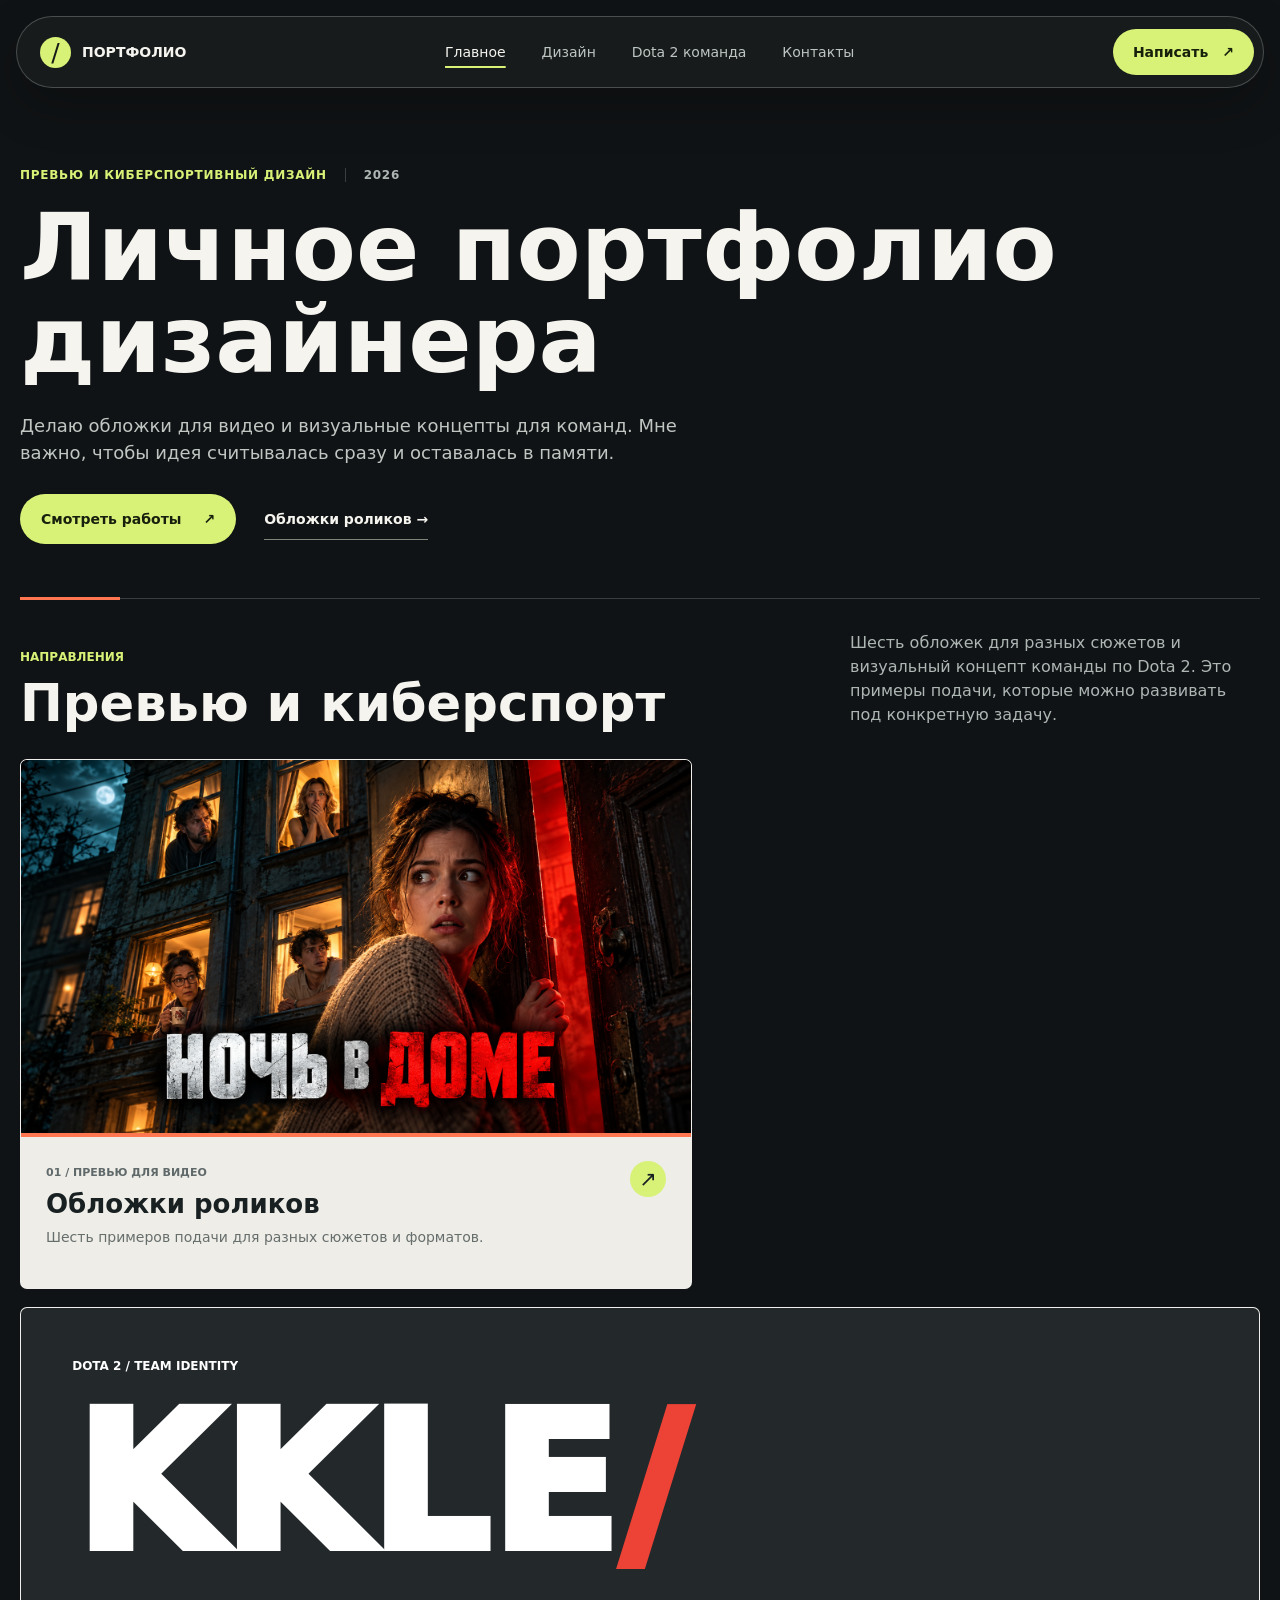
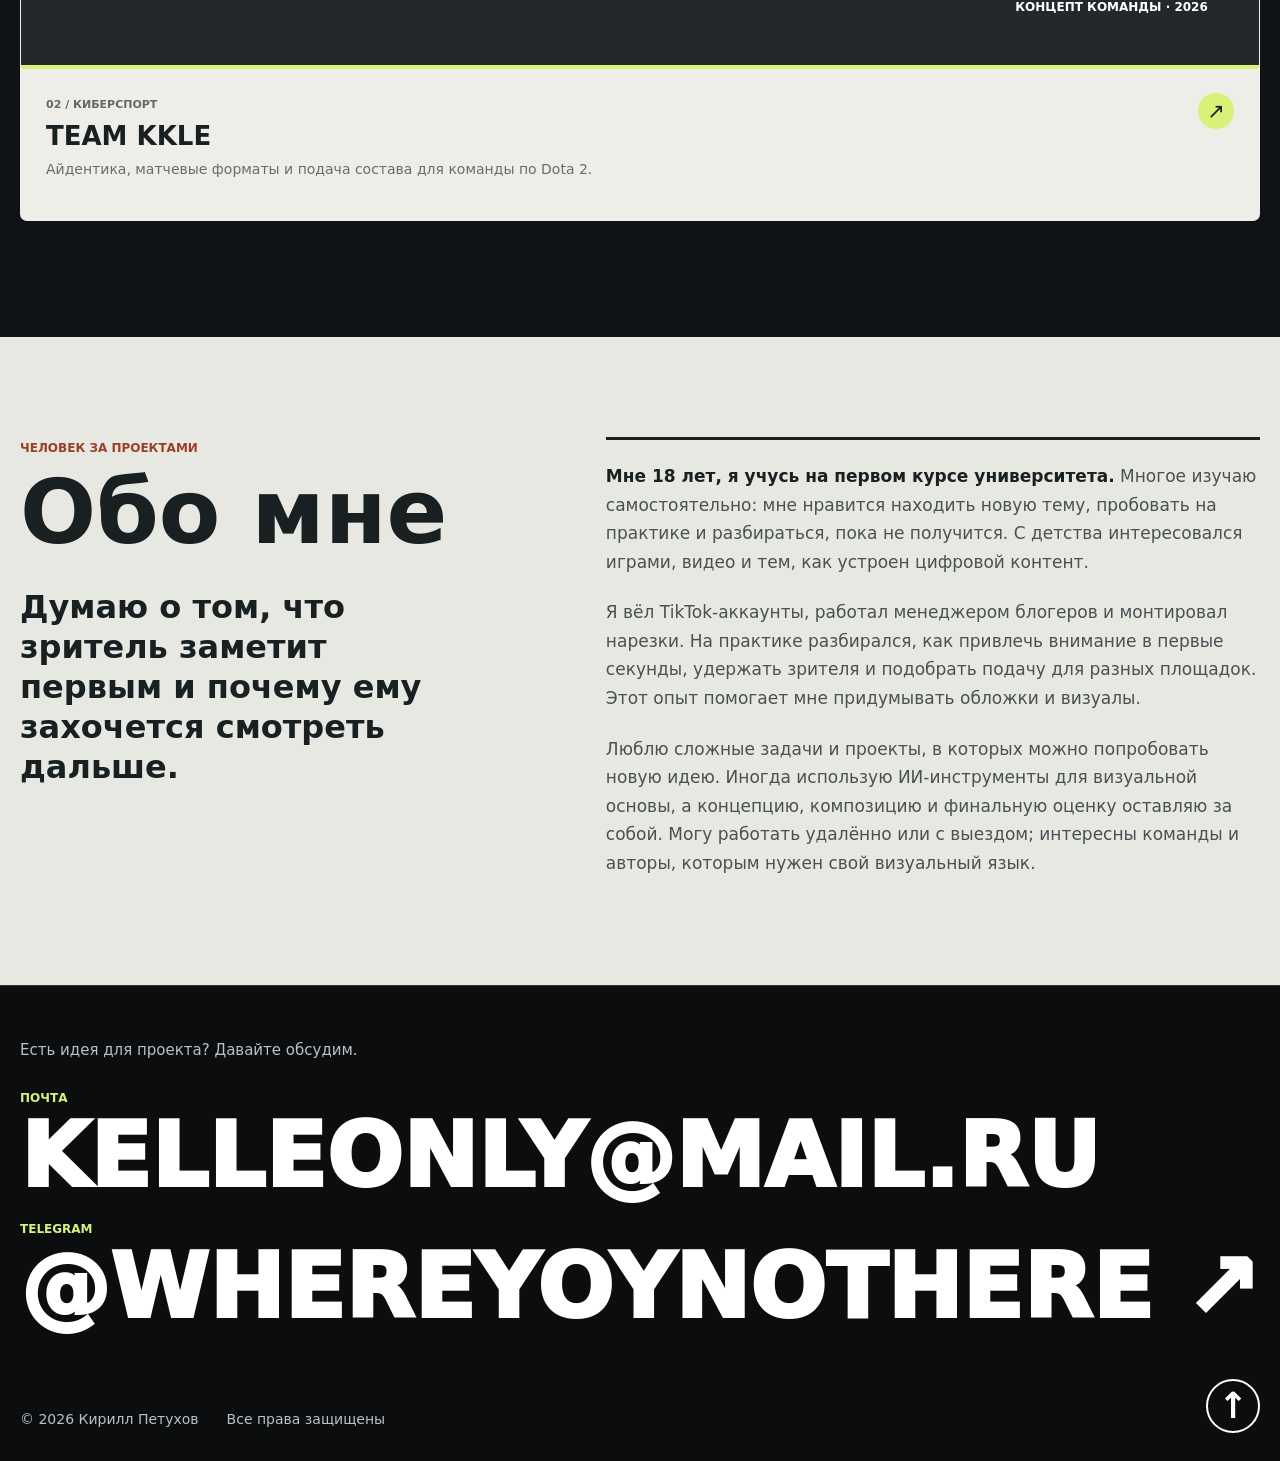
==== creative/index.html @ 922816c5 "Add creative portfolio variant and Dota case details" ====
<!doctype html>
<html lang="ru">
  <head>
    <meta charset="UTF-8" />
    <meta name="viewport" content="width=device-width, initial-scale=1.0" />
    <title>Портфолио дизайна — Кирилл Петухов</title>
    <meta name="description" content="Визуальные концепты Кирилла Петухова: обложки для видео и проект TEAM KKLE." />
    <link rel="icon" type="image/svg+xml" href="data:image/svg+xml,%3Csvg xmlns='http://www.w3.org/2000/svg' viewBox='0 0 64 64'%3E%3Crect width='64' height='64' rx='14' fill='%230b100a'/%3E%3Cpath d='M18 17v30M18 32l27-15M18 32l27 15' fill='none' stroke='%23d6ef83' stroke-width='7' stroke-linecap='square'/%3E%3C/svg%3E" />
    <link rel="stylesheet" href="../styles.css" />
  </head>
  <body id="top" class="home-page">
    <header class="site-header">
      <a class="brand" href="#top" aria-label="Наверх"><span aria-hidden="true">/</span><strong>Портфолио</strong></a>
      <nav aria-label="Навигация"><a href="./index.html" aria-current="page">Главное</a><a href="./design.html">Дизайн</a><a href="../team-kkle/index.html?from=creative">Dota 2 команда</a><a href="#contact">Контакты</a></nav>
      <a class="header-contact" href="https://t.me/whereyoynothere" target="_blank" rel="noopener noreferrer">Написать <span aria-hidden="true">↗</span></a>
    </header>

    <main>
      <section class="home-hero" aria-labelledby="hero-title">
        <div class="hero-inner">
          <p class="hero-kicker">Превью и киберспортивный дизайн <span>2026</span></p>
          <h1 id="hero-title">Личное портфолио дизайнера</h1>
          <p class="hero-description">Делаю обложки для видео и визуальные концепты для команд. Мне важно, чтобы идея считывалась сразу и оставалась в памяти.</p>
          <div class="hero-actions"><a class="button-primary" href="#work">Смотреть работы <span aria-hidden="true">↗</span></a><a class="button-text" href="./design.html">Обложки роликов <span aria-hidden="true">→</span></a></div>
        </div>
      </section>

      <section id="work" class="work-section" aria-labelledby="work-title">
        <div class="section-heading"><div><span class="eyebrow">Направления</span><h2 id="work-title">Превью и киберспорт</h2></div><p>Шесть обложек для разных сюжетов и визуальный концепт команды по Dota 2. Это примеры подачи, которые можно развивать под конкретную задачу.</p></div>
        <div class="work-grid">
          <a class="work-card" href="./design.html" aria-label="Смотреть примеры дизайна превью для видео">
            <div class="work-art art-video"><img src="../assets/cover-01.png" alt="Концепт обложки ролика «Ночь в доме»" loading="lazy" /></div>
            <div class="work-card-info"><div><span>01 / Превью для видео</span><h3>Обложки роликов</h3><p>Шесть примеров подачи для разных сюжетов и форматов.</p></div><span class="work-arrow" aria-hidden="true">↗</span></div>
          </a>
          <a class="work-card work-card-team" href="../team-kkle/index.html?from=creative" aria-label="Смотреть концепт TEAM KKLE для Dota 2">
            <div class="work-art art-team"><span class="team-preview-label">DOTA 2 / TEAM IDENTITY</span><strong>KKLE<span>/</span></strong><span class="team-preview-bottom">КОНЦЕПТ КОМАНДЫ · 2026</span></div>
            <div class="work-card-info"><div><span>02 / Киберспорт</span><h3>TEAM KKLE</h3><p>Айдентика, матчевые форматы и подача состава для команды по Dota 2.</p></div><span class="work-arrow" aria-hidden="true">↗</span></div>
          </a>
        </div>
      </section>

      <section id="about" class="about-section" aria-labelledby="about-title">
        <div class="about-inner">
          <div class="about-heading">
            <span class="eyebrow">Человек за проектами</span>
            <h2 id="about-title">Обо мне</h2>
            <p>Думаю о том, что зритель заметит первым и почему ему захочется смотреть дальше.</p>
          </div>
          <div class="about-copy">
            <p><strong>Мне 18 лет, я учусь на первом курсе университета.</strong> Многое изучаю самостоятельно: мне нравится находить новую тему, пробовать на практике и разбираться, пока не получится. С детства интересовался играми, видео и тем, как устроен цифровой контент.</p>
            <p>Я вёл TikTok-аккаунты, работал менеджером блогеров и монтировал нарезки. На практике разбирался, как привлечь внимание в первые секунды, удержать зрителя и подобрать подачу для разных площадок. Этот опыт помогает мне придумывать обложки и визуалы.</p>
            <p>Люблю сложные задачи и проекты, в которых можно попробовать новую идею. Иногда использую ИИ-инструменты для визуальной основы, а концепцию, композицию и финальную оценку оставляю за собой. Могу работать удалённо или с выездом; интересны команды и авторы, которым нужен свой визуальный язык.</p>
          </div>
        </div>
      </section>
    </main>

    <footer id="contact" class="site-footer">
      <div class="footer-inner">
        <p class="footer-label">Есть идея для проекта? Давайте обсудим.</p>
        <div class="footer-links">
          <div><span class="footer-channel">Почта</span><a href="mailto:kelleonly@mail.ru">KELLEONLY@MAIL.RU</a></div>
          <div><span class="footer-channel">Telegram</span><a href="https://t.me/whereyoynothere" target="_blank" rel="noopener noreferrer">@WHEREYOYNOTHERE ↗</a></div>
        </div>
        <div class="footer-bottom"><span>© 2026 Кирилл Петухов</span><span>Все права защищены</span><a class="back-to-top" href="#top" aria-label="Наверх">↑</a></div>
      </div>
    </footer>
  </body>
</html>
---- styles.css ----
:root {
  color-scheme: dark;
  --bg: #101315;
  --panel: #eeede8;
  --ink: #f5f4ef;
  --muted: #aeb6b4;
  --line: rgba(255, 255, 255, .18);
  --accent: #d8f277;
  --hot: #ff7650;
}

* { box-sizing: border-box; }
html { scroll-behavior: smooth; }
body { margin: 0; min-width: 320px; font-family: Inter, ui-sans-serif, system-ui, -apple-system, BlinkMacSystemFont, "Segoe UI", sans-serif; color: var(--ink); background: var(--bg); }
a { color: inherit; text-decoration: none; }
a:focus-visible { outline: 2px solid var(--accent); outline-offset: 4px; }
h1, h2, h3, p { margin-top: 0; }

.site-header {
  position: sticky; top: 16px; z-index: 20;
  display: flex; align-items: center; justify-content: space-between; gap: 28px;
  width: min(1272px, calc(100% - 32px)); min-height: 72px; margin: 16px auto 0; padding: 8px 9px 8px 23px;
  border: 1px solid rgba(255, 255, 255, .22); border-radius: 999px;
  background: rgba(24, 28, 29, .93); box-shadow: 0 18px 48px rgba(0, 0, 0, .24); backdrop-filter: blur(20px);
}
.brand { display: inline-flex; align-items: center; gap: 11px; flex-shrink: 0; font-size: 14px; font-weight: 850; text-transform: uppercase; }
.brand span { display: grid; width: 31px; height: 31px; place-items: center; border-radius: 50%; color: #171b17; background: var(--accent); font-size: 25px; font-weight: 500; line-height: 1; }
.brand strong { white-space: nowrap; }
nav { display: flex; align-items: center; gap: clamp(16px, 2.8vw, 36px); color: #bdc5c2; font-size: 14px; }
nav a { transition: color .2s ease; }
nav a:hover, nav a[aria-current="page"] { color: var(--ink); }
nav a[aria-current="page"] { text-decoration: underline; text-decoration-color: var(--accent); text-decoration-thickness: 2px; text-underline-offset: 9px; }
.header-contact { display: inline-flex; align-items: center; justify-content: center; gap: 14px; min-width: 132px; padding: 15px 20px; border-radius: 999px; color: #17200b; background: var(--accent); font-size: 14px; font-weight: 800; }
.header-contact:hover, .button-primary:hover { background: #ecffa8; }

.home-hero { position: relative; width: min(1240px, calc(100% - 40px)); margin: 0 auto; padding: 80px 0 54px; border-bottom: 1px solid var(--line); }
.home-hero::after { position: absolute; bottom: -2px; left: 0; width: 100px; height: 3px; background: var(--hot); content: ""; }
.hero-inner { width: 100%; }
.hero-kicker { display: flex; align-items: center; gap: 18px; margin-bottom: 20px; color: var(--accent); font-size: 12px; font-weight: 850; letter-spacing: .06em; text-transform: uppercase; }
.hero-kicker span { padding-left: 18px; border-left: 1px solid var(--line); color: var(--muted); }
.home-hero h1 { max-width: 1150px; margin: 0; font-size: clamp(54px, 7.3vw, 106px); font-weight: 850; line-height: .98; letter-spacing: 0; overflow-wrap: anywhere; text-wrap: balance; }
.hero-description { max-width: 680px; margin: 27px 0 0; color: #c0c7c3; font-size: 18px; line-height: 1.5; }
.hero-actions { display: flex; align-items: center; flex-wrap: wrap; gap: 28px; margin-top: 28px; }
.button-primary { display: inline-flex; align-items: center; justify-content: space-between; gap: 22px; min-width: 205px; padding: 17px 21px; border-radius: 999px; color: #18200d; background: var(--accent); font-size: 14px; font-weight: 850; }
.button-text { padding: 12px 0; border-bottom: 1px solid rgba(237, 246, 220, .5); font-size: 14px; font-weight: 700; }
.button-text:hover { color: var(--accent); border-color: var(--accent); }

.work-section { width: min(1240px, calc(100% - 40px)); margin: 0 auto; padding: 32px 0 116px; scroll-margin-top: 106px; }
.section-heading { display: flex; align-items: end; justify-content: space-between; gap: 32px; margin-bottom: 28px; }
.eyebrow { display: inline-block; margin-bottom: 13px; color: var(--accent); font-size: 12px; font-weight: 850; text-transform: uppercase; }
.section-heading h2 { margin-bottom: 0; font-size: clamp(34px, 4vw, 52px); line-height: 1.05; }
.section-heading p { max-width: 410px; margin-bottom: 4px; color: var(--muted); font-size: 16px; line-height: 1.5; }
.work-grid { display: grid; grid-template-columns: 1.1fr .9fr; gap: 18px; }
.work-card-team { grid-column: 1 / -1; }
.work-card-team .work-art { aspect-ratio: 24 / 7; }
.art-team { display: flex; flex-direction: column; justify-content: space-between; padding: clamp(22px, 4vw, 54px); background: radial-gradient(circle at 17% 80%, rgba(217, 37, 27, .65), transparent 38%), repeating-linear-gradient(125deg, transparent 0 27px, rgba(255,255,255,.035) 28px 29px), #111; color: #fff; }
.art-team strong { font-size: clamp(76px, 15vw, 190px); font-weight: 1000; line-height: .75; }
.art-team strong span { color: #ed4336; }
.team-preview-label, .team-preview-bottom { font-size: 12px; font-weight: 850; }
.team-preview-bottom { align-self: flex-end; }
.work-card-team .work-art { border-bottom: 4px solid #ed4336; }
.work-card { display: block; min-width: 0; overflow: hidden; border: 1px solid rgba(255, 255, 255, .12); border-radius: 7px; background: var(--panel); color: #182022; transition: border-color .25s ease, transform .25s ease, box-shadow .25s ease; }
a.work-card:hover { border-color: var(--accent); transform: translateY(-5px); box-shadow: 0 24px 42px rgba(0, 0, 0, .3); }
.work-art { position: relative; overflow: hidden; aspect-ratio: 16 / 9; background: #23282b; isolation: isolate; }
.work-art img { position: absolute; inset: 0; z-index: -2; width: 100%; height: 100%; object-fit: cover; transition: transform .4s ease; }
.work-card:hover .work-art img { transform: scale(1.025); }
.work-card:first-child .work-art { border-bottom: 4px solid var(--hot); }
.work-card:last-child .work-art { border-bottom: 4px solid var(--accent); }
.art-web img { object-position: center top; }
.art-video { background: #0c0e10; }
.art-video img { object-fit: cover; }
.work-card-info { display: flex; justify-content: space-between; gap: 16px; min-height: 151px; padding: 24px 25px; }
.work-card-info > div > span { color: #60696a; font-size: 11px; font-weight: 850; text-transform: uppercase; }
.work-card-info h3 { margin: 10px 0 7px; font-size: 26px; line-height: 1.14; }
.work-card-info p { margin-bottom: 0; color: #666e6c; font-size: 14px; line-height: 1.45; }
.work-arrow { display: grid; flex: 0 0 auto; width: 36px; height: 36px; place-items: center; border-radius: 50%; color: #182022; background: var(--accent); font-size: 21px; }

.about-section { border-top: 1px solid var(--line); background: #e8e8e2; color: #192022; scroll-margin-top: 105px; }
.about-inner { display: grid; grid-template-columns: minmax(0, .85fr) minmax(0, 1.15fr); gap: clamp(48px, 8vw, 130px); width: min(1240px, calc(100% - 40px)); margin: 0 auto; padding: 99px 0 108px; }
.about-heading .eyebrow { color: #9a402a; }
.about-heading h2 { margin-bottom: 29px; font-size: clamp(54px, 7vw, 94px); font-weight: 850; line-height: 1; }
.about-heading p { max-width: 450px; margin-bottom: 0; font-size: clamp(22px, 2.5vw, 32px); font-weight: 650; line-height: 1.25; }
.about-copy { padding-top: 7px; border-top: 3px solid #192022; }
.about-copy p { margin: 22px 0 0; color: #485153; font-size: 17px; line-height: 1.68; }
.about-copy p:first-child { margin-top: 15px; }
.about-copy strong { color: #192022; font-weight: 750; }

.design-page { background: #151516; }
.design-hero { padding: 74px 20px 60px; border-bottom: 1px solid var(--line); }
.design-hero-inner { width: min(1240px, 100%); margin: 0 auto; }
.design-hero .eyebrow { color: var(--hot); }
.design-hero h1 { max-width: 1100px; margin-bottom: 24px; font-size: clamp(52px, 6.6vw, 90px); font-weight: 850; line-height: 1.02; overflow-wrap: anywhere; text-wrap: balance; }
.design-hero p { max-width: 740px; margin-bottom: 12px; color: #c7c3c0; font-size: 17px; line-height: 1.55; }
.design-hero .button-primary { width: fit-content; margin-top: 24px; }
.design-gallery { width: min(1240px, calc(100% - 40px)); margin: 0 auto; padding: 45px 0 110px; }
.thumbnail-grid { display: grid; grid-template-columns: repeat(3, minmax(0, 1fr)); gap: 24px 18px; }
.thumbnail-item { min-width: 0; margin: 0; overflow: hidden; border: 1px solid rgba(255, 255, 255, .16); border-radius: 6px; background: #222425; }
.thumbnail-item img { display: block; width: 100%; aspect-ratio: 455 / 256; object-fit: cover; background: #1a1d20; }
.thumbnail-item figcaption { display: flex; flex-direction: column; gap: 5px; min-height: 91px; padding: 15px 17px 16px; }
.thumbnail-item figcaption span { color: var(--hot); font-size: 11px; font-weight: 850; text-transform: uppercase; }
.thumbnail-item figcaption strong { color: var(--ink); font-size: 18px; line-height: 1.25; }
.thumbnail-item details { border-top: 1px solid rgba(255,255,255,.12); }
.thumbnail-item summary { display: flex; align-items: center; justify-content: space-between; gap: 12px; min-height: 46px; padding: 10px 17px; color: #d7ddda; cursor: pointer; font-size: 13px; font-weight: 750; list-style: none; }
.thumbnail-item summary::-webkit-details-marker { display: none; }
.thumbnail-item summary::after { content: "+"; color: var(--accent); font-size: 21px; line-height: 1; }
.thumbnail-item details[open] summary::after { content: "−"; }
.thumbnail-item summary:hover { color: var(--accent); }
.thumbnail-item details p { margin: 0; padding: 0 17px 18px; color: #bfc7c5; font-size: 14px; line-height: 1.55; }
.experience-section { border-top: 1px solid var(--line); background: #202426; }
.experience-inner { display: grid; grid-template-columns: 1fr 1fr; gap: clamp(36px, 7vw, 120px); width: min(1240px, calc(100% - 40px)); margin: 0 auto; padding: 82px 0 90px; }
.experience-inner h2 { max-width: 620px; margin-bottom: 0; font-size: clamp(36px, 4vw, 58px); line-height: 1.12; }
.experience-inner h2 span { color: var(--hot); }
.experience-copy p { color: #c5ccce; font-size: 17px; line-height: 1.65; }
.experience-copy a { display: inline-block; margin-top: 14px; padding-bottom: 6px; border-bottom: 1px solid var(--accent); color: var(--ink); font-size: 15px; font-weight: 800; }
.experience-copy a:hover { color: var(--accent); }

.sites-page { background: #121719; }
.sites-page main { width: min(1240px, calc(100% - 40px)); margin: 0 auto; }
.projects-section { padding: 73px 0 110px; scroll-margin-top: 106px; }
.portfolio-title { display: grid; grid-template-columns: minmax(0, 1.6fr) minmax(260px, .75fr); align-items: end; gap: 44px; margin-bottom: 42px; }
.portfolio-title h1 { margin-bottom: 16px; font-size: clamp(52px, 6.4vw, 88px); font-weight: 850; line-height: 1.02; overflow-wrap: anywhere; text-wrap: balance; }
.section-lead { max-width: 690px; margin-bottom: 0; color: var(--muted); font-size: 17px; line-height: 1.5; }
.title-note { padding: 20px 0 7px 25px; border-left: 3px solid var(--hot); }
.title-note > span { color: var(--hot); font-size: 12px; font-weight: 900; text-transform: uppercase; }
.title-note p { margin: 9px 0 16px; color: var(--muted); font-size: 16px; line-height: 1.5; }
.title-note a { display: inline-block; padding-bottom: 4px; border-bottom: 1px solid var(--accent); font-size: 14px; font-weight: 800; }
.title-note a:hover { color: var(--accent); }
.site-reference-grid { display: grid; grid-template-columns: repeat(3, minmax(0, 1fr)); gap: 18px; }
.site-reference-card { display: flex; flex-direction: column; min-width: 0; overflow: hidden; border: 1px solid rgba(255, 255, 255, .17); border-radius: 6px; background: var(--panel); color: #172022; transition: border-color .25s ease, transform .25s ease, box-shadow .25s ease; }
.site-reference-card:hover { border-color: var(--accent); transform: translateY(-5px); box-shadow: 0 24px 42px rgba(0, 0, 0, .3); }
.reference-shot { position: relative; overflow: hidden; background: #0c0e10; }
.reference-shot img { display: block; width: 100%; aspect-ratio: 16 / 10; object-fit: cover; object-position: center top; }
.reference-open { position: absolute; right: 13px; bottom: 13px; display: grid; width: 36px; height: 36px; place-items: center; border: 1px solid rgba(255, 255, 255, .7); border-radius: 50%; color: #fff; background: rgba(5, 9, 5, .75); font-size: 20px; }
.reference-info { display: flex; flex: 1; flex-direction: column; align-items: flex-start; padding: 22px; }
.reference-level { color: #9a402a; font-size: 12px; font-weight: 900; text-transform: uppercase; }
.reference-info h2 { margin: 12px 0 12px; font-size: 27px; line-height: 1.1; }
.reference-info p { margin-bottom: 25px; color: #566062; font-size: 15px; line-height: 1.5; }
.reference-link { margin-top: auto; padding-bottom: 4px; border-bottom: 1px solid #172022; color: #172022; font-size: 14px; font-weight: 800; }
.reference-outro { display: flex; align-items: center; justify-content: space-between; gap: 36px; margin-top: 58px; padding-top: 30px; border-top: 1px solid var(--line); }
.reference-outro p { max-width: 720px; margin-bottom: 0; color: #c5ccce; font-size: 20px; line-height: 1.4; }
.reference-outro a { flex: 0 0 auto; padding: 15px 20px; border-radius: 999px; color: #18200d; background: var(--accent); font-size: 14px; font-weight: 800; }
.reference-outro a:hover { background: #ecffa8; }

.site-footer { border-top: 1px solid var(--line); background: #0b0d0f; scroll-margin-top: 90px; }
.footer-inner { position: relative; width: min(1240px, calc(100% - 40px)); margin: 0 auto; padding: 55px 0 34px; }
.footer-label { margin-bottom: 32px; color: #b9c1c3; font-size: 15px; }
.footer-links { display: flex; flex-direction: column; align-items: flex-start; gap: 20px; }
.footer-links > div { max-width: 100%; }
.footer-channel { display: block; margin-bottom: 7px; color: var(--accent); font-size: 12px; font-weight: 900; text-transform: uppercase; }
.footer-links a { max-width: 100%; color: #fff; font-size: clamp(40px, 7vw, 100px); font-weight: 1000; line-height: 1; overflow-wrap: anywhere; }
.footer-links a:hover { color: var(--accent); }
.footer-bottom { display: flex; align-items: flex-end; gap: 28px; min-height: 95px; padding-right: 74px; color: #b9c1c3; font-size: 14px; }
.back-to-top { position: absolute; right: 0; bottom: 28px; display: grid; width: 54px; height: 54px; place-items: center; border: 2px solid #fff; border-radius: 50%; color: #fff; font-size: 36px; font-weight: 900; line-height: 1; }
.back-to-top:hover { color: var(--accent); border-color: var(--accent); }

@media (max-width: 1000px) {
  .thumbnail-grid { grid-template-columns: repeat(2, minmax(0, 1fr)); }
  .site-reference-grid { grid-template-columns: repeat(2, minmax(0, 1fr)); }
  .site-reference-card:last-child { grid-column: span 2; display: grid; grid-template-columns: 1fr 1fr; }
  .portfolio-title { grid-template-columns: 1fr; }
  .title-note { max-width: 600px; }
}
@media (max-width: 700px) {
  .site-header { top: 8px; width: calc(100% - 20px); min-height: 60px; margin-top: 8px; padding: 8px 16px; gap: 12px; }
  .header-contact { display: none; }
  nav { margin-left: auto; gap: 14px; font-size: 13px; }
  .home-hero { padding-top: 67px; padding-bottom: 54px; }
  .design-hero { padding-top: 67px; padding-bottom: 54px; }
  .design-hero h1 { font-size: clamp(44px, 9vw, 62px); }
  .home-hero h1 { font-size: clamp(42px, 9vw, 64px); }
  .hero-description { font-size: 16px; }
  .section-heading { align-items: flex-start; flex-direction: column; gap: 14px; }
  .site-reference-grid { grid-template-columns: 1fr; }
  .site-reference-card:last-child { grid-column: auto; display: flex; }
  .reference-outro { align-items: flex-start; flex-direction: column; }
  .about-inner { grid-template-columns: 1fr; gap: 34px; padding: 72px 0 80px; }
  .experience-inner { grid-template-columns: 1fr; gap: 24px; }
  .projects-section { padding-top: 55px; }
}
@media (max-width: 540px) {
  .site-header { gap: 6px; padding-right: 12px; padding-left: 12px; }
  .brand strong { display: none; }
  .brand span { font-size: 26px; }
  nav { gap: 8px; font-size: 12px; }
  .home-hero { width: calc(100% - 24px); padding: 52px 0 54px; }
  .hero-kicker { font-size: 11px; }
  .home-hero h1 { font-size: clamp(39px, 10vw, 54px); }
  .hero-actions { gap: 14px; }
  .button-primary { min-width: 185px; padding: 15px 18px; }
  .work-section, .sites-page main, .design-gallery, .about-inner, .footer-inner { width: calc(100% - 24px); }
  .work-section { padding-top: 34px; padding-bottom: 70px; }
  .work-grid { grid-template-columns: 1fr; }
  .work-art { aspect-ratio: 16 / 10; }
  .work-card-team .work-art { aspect-ratio: 16 / 9; }
  .work-card-info { min-height: 138px; padding: 19px; }
  .work-card-info h3 { font-size: 23px; }
  .about-inner { padding: 60px 0 67px; }
  .about-heading h2 { margin-bottom: 20px; font-size: 53px; }
  .about-heading p { font-size: 24px; }
  .about-copy p { font-size: 16px; }
  .portfolio-title h1 { font-size: clamp(44px, 11vw, 58px); }
  .reference-info { padding: 18px; }
  .reference-outro p { font-size: 17px; }
  .experience-inner { width: calc(100% - 24px); padding: 55px 0 64px; }
  .design-hero { padding: 54px 12px 55px; }
  .design-hero h1 { font-size: clamp(34px, 9vw, 56px); }
  .design-hero p { font-size: 16px; }
  .design-gallery { padding-top: 35px; padding-bottom: 70px; }
  .thumbnail-grid { grid-template-columns: 1fr; gap: 26px; }
  .footer-inner { padding-top: 40px; }
  .footer-links a { font-size: clamp(25px, 7vw, 38px); }
  .footer-bottom { flex-direction: column; align-items: flex-start; justify-content: flex-end; gap: 7px; padding: 30px 70px 0 0; font-size: 12px; }
}
@media (max-width: 850px) {
  .site-header { display: grid; grid-template-columns: 1fr; gap: 8px; height: auto; padding: 10px 14px; border-radius: 8px; }
  .site-header .brand { grid-row: 1; }
  .site-header nav { grid-row: 2; width: 100%; min-width: 0; margin: 0; padding: 6px 0 8px; gap: 22px; overflow-x: auto; white-space: nowrap; scrollbar-width: thin; }
  .site-header nav a { flex: none; }
  .header-contact { display: none; }
}
@media (prefers-reduced-motion: reduce) {
  html { scroll-behavior: auto; }
  .work-card, .site-reference-card, .work-art img { transition: none; }
}
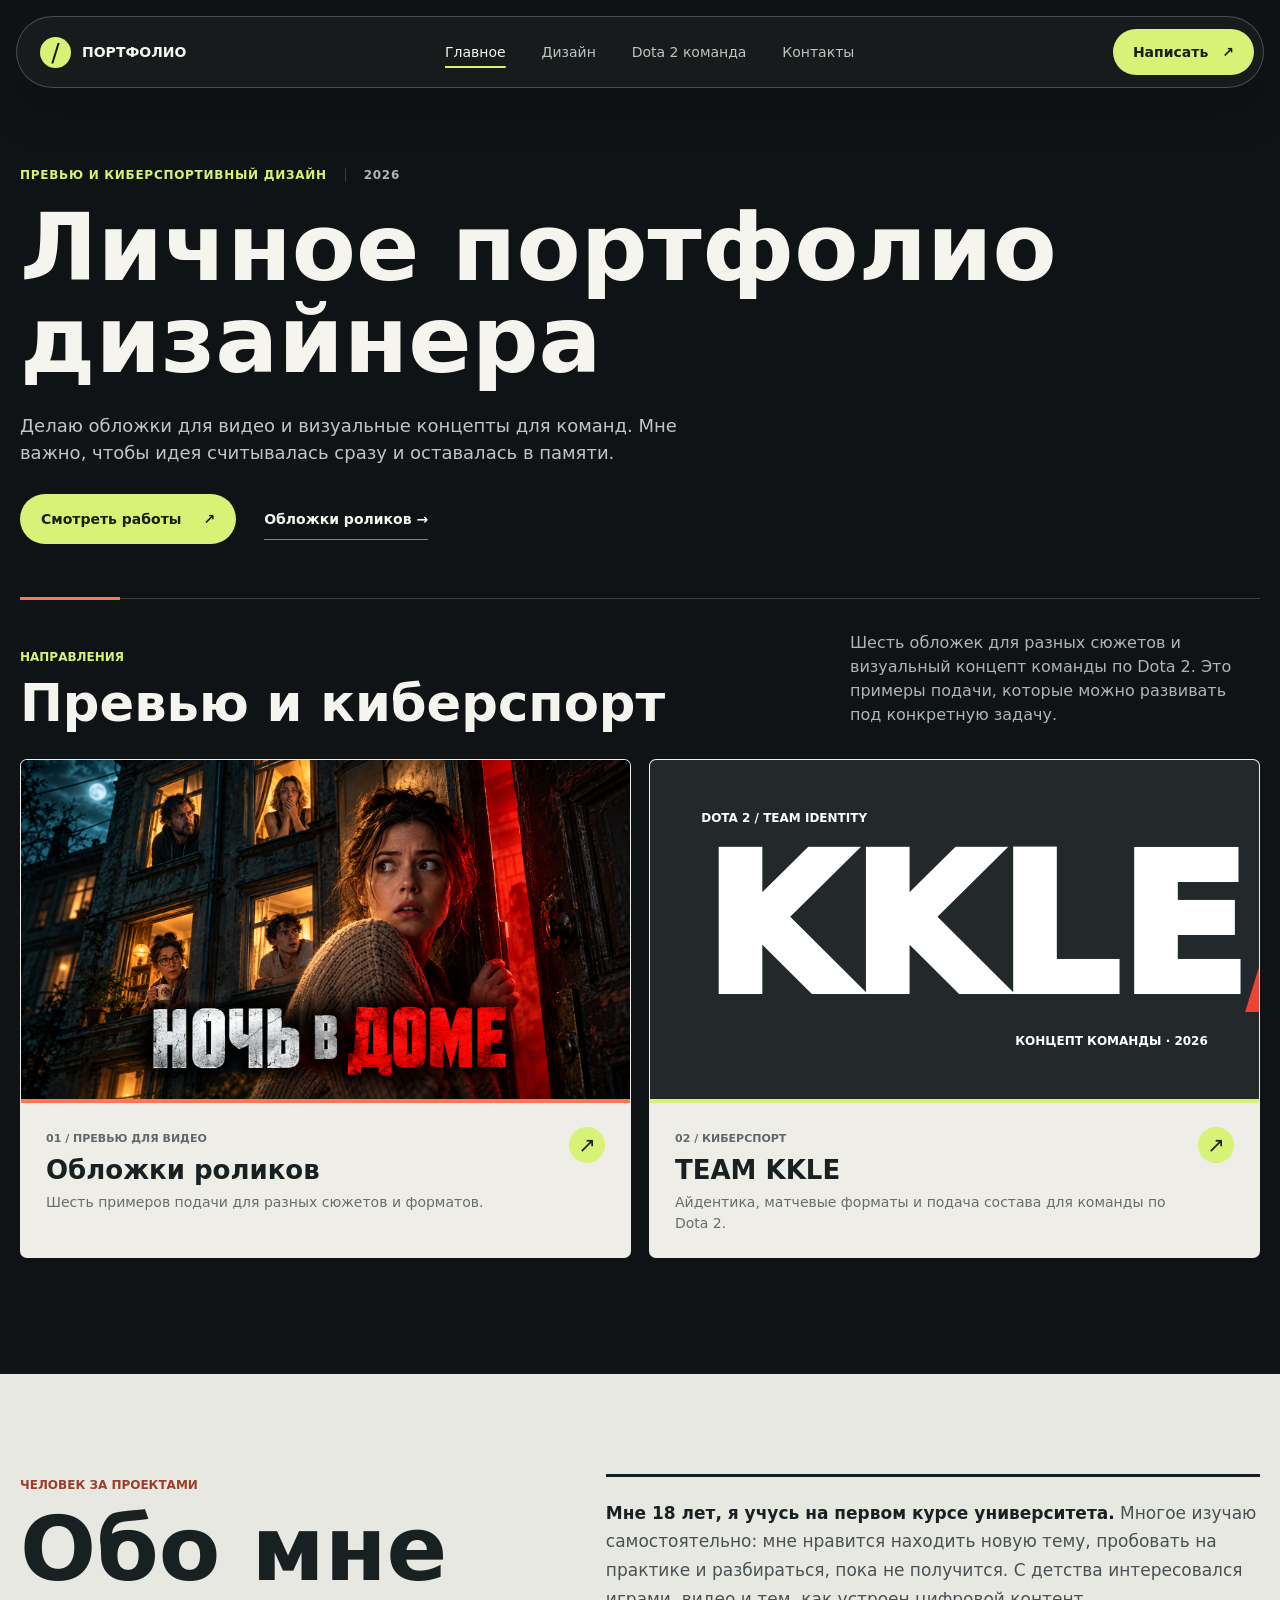
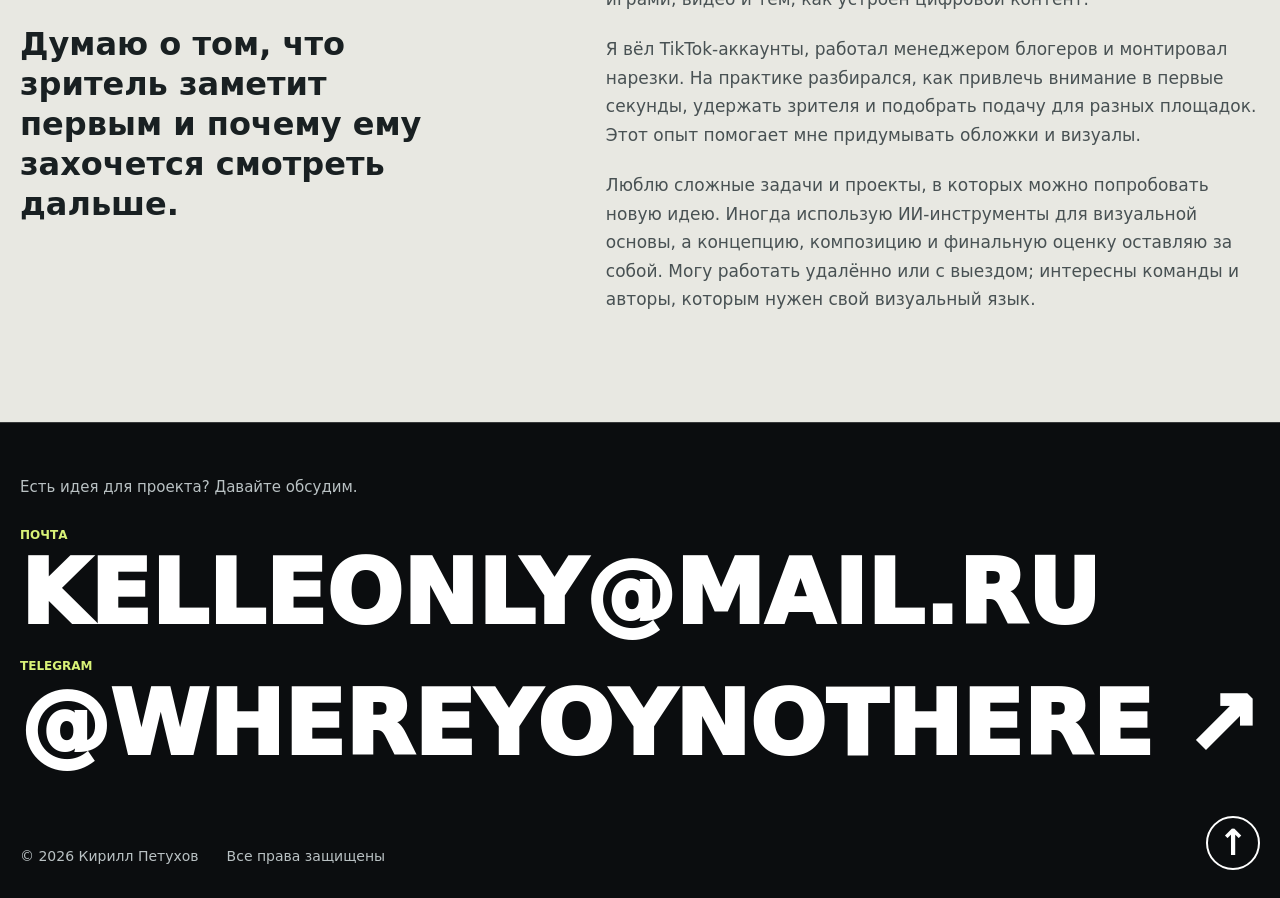
==== commit f4c8ca91: "Polish creative portfolio cards" ====
--- a/creative/index.html
+++ b/creative/index.html
@@ -8,7 +8,7 @@
     <link rel="icon" type="image/svg+xml" href="data:image/svg+xml,%3Csvg xmlns='http://www.w3.org/2000/svg' viewBox='0 0 64 64'%3E%3Crect width='64' height='64' rx='14' fill='%230b100a'/%3E%3Cpath d='M18 17v30M18 32l27-15M18 32l27 15' fill='none' stroke='%23d6ef83' stroke-width='7' stroke-linecap='square'/%3E%3C/svg%3E" />
     <link rel="stylesheet" href="../styles.css" />
   </head>
-  <body id="top" class="home-page">
+  <body id="top" class="home-page creative-page">
     <header class="site-header">
       <a class="brand" href="#top" aria-label="Наверх"><span aria-hidden="true">/</span><strong>Портфолио</strong></a>
       <nav aria-label="Навигация"><a href="./index.html" aria-current="page">Главное</a><a href="./design.html">Дизайн</a><a href="../team-kkle/index.html?from=creative">Dota 2 команда</a><a href="#contact">Контакты</a></nav>
--- a/styles.css
+++ b/styles.css
@@ -59,6 +59,10 @@
 .team-preview-label, .team-preview-bottom { font-size: 12px; font-weight: 850; }
 .team-preview-bottom { align-self: flex-end; }
 .work-card-team .work-art { border-bottom: 4px solid #ed4336; }
+.work-card-team:last-child .work-art { border-bottom-color: #ed4336; }
+.creative-page .work-grid { grid-template-columns: repeat(2, minmax(0, 1fr)); }
+.creative-page .work-card-team { grid-column: auto; }
+.creative-page .work-card-team .work-art { aspect-ratio: 16 / 9; }
 .work-card { display: block; min-width: 0; overflow: hidden; border: 1px solid rgba(255, 255, 255, .12); border-radius: 7px; background: var(--panel); color: #182022; transition: border-color .25s ease, transform .25s ease, box-shadow .25s ease; }
 a.work-card:hover { border-color: var(--accent); transform: translateY(-5px); box-shadow: 0 24px 42px rgba(0, 0, 0, .3); }
 .work-art { position: relative; overflow: hidden; aspect-ratio: 16 / 9; background: #23282b; isolation: isolate; }
@@ -190,6 +194,7 @@
   .work-section, .sites-page main, .design-gallery, .about-inner, .footer-inner { width: calc(100% - 24px); }
   .work-section { padding-top: 34px; padding-bottom: 70px; }
   .work-grid { grid-template-columns: 1fr; }
+  .creative-page .work-grid { grid-template-columns: 1fr; }
   .work-art { aspect-ratio: 16 / 10; }
   .work-card-team .work-art { aspect-ratio: 16 / 9; }
   .work-card-info { min-height: 138px; padding: 19px; }
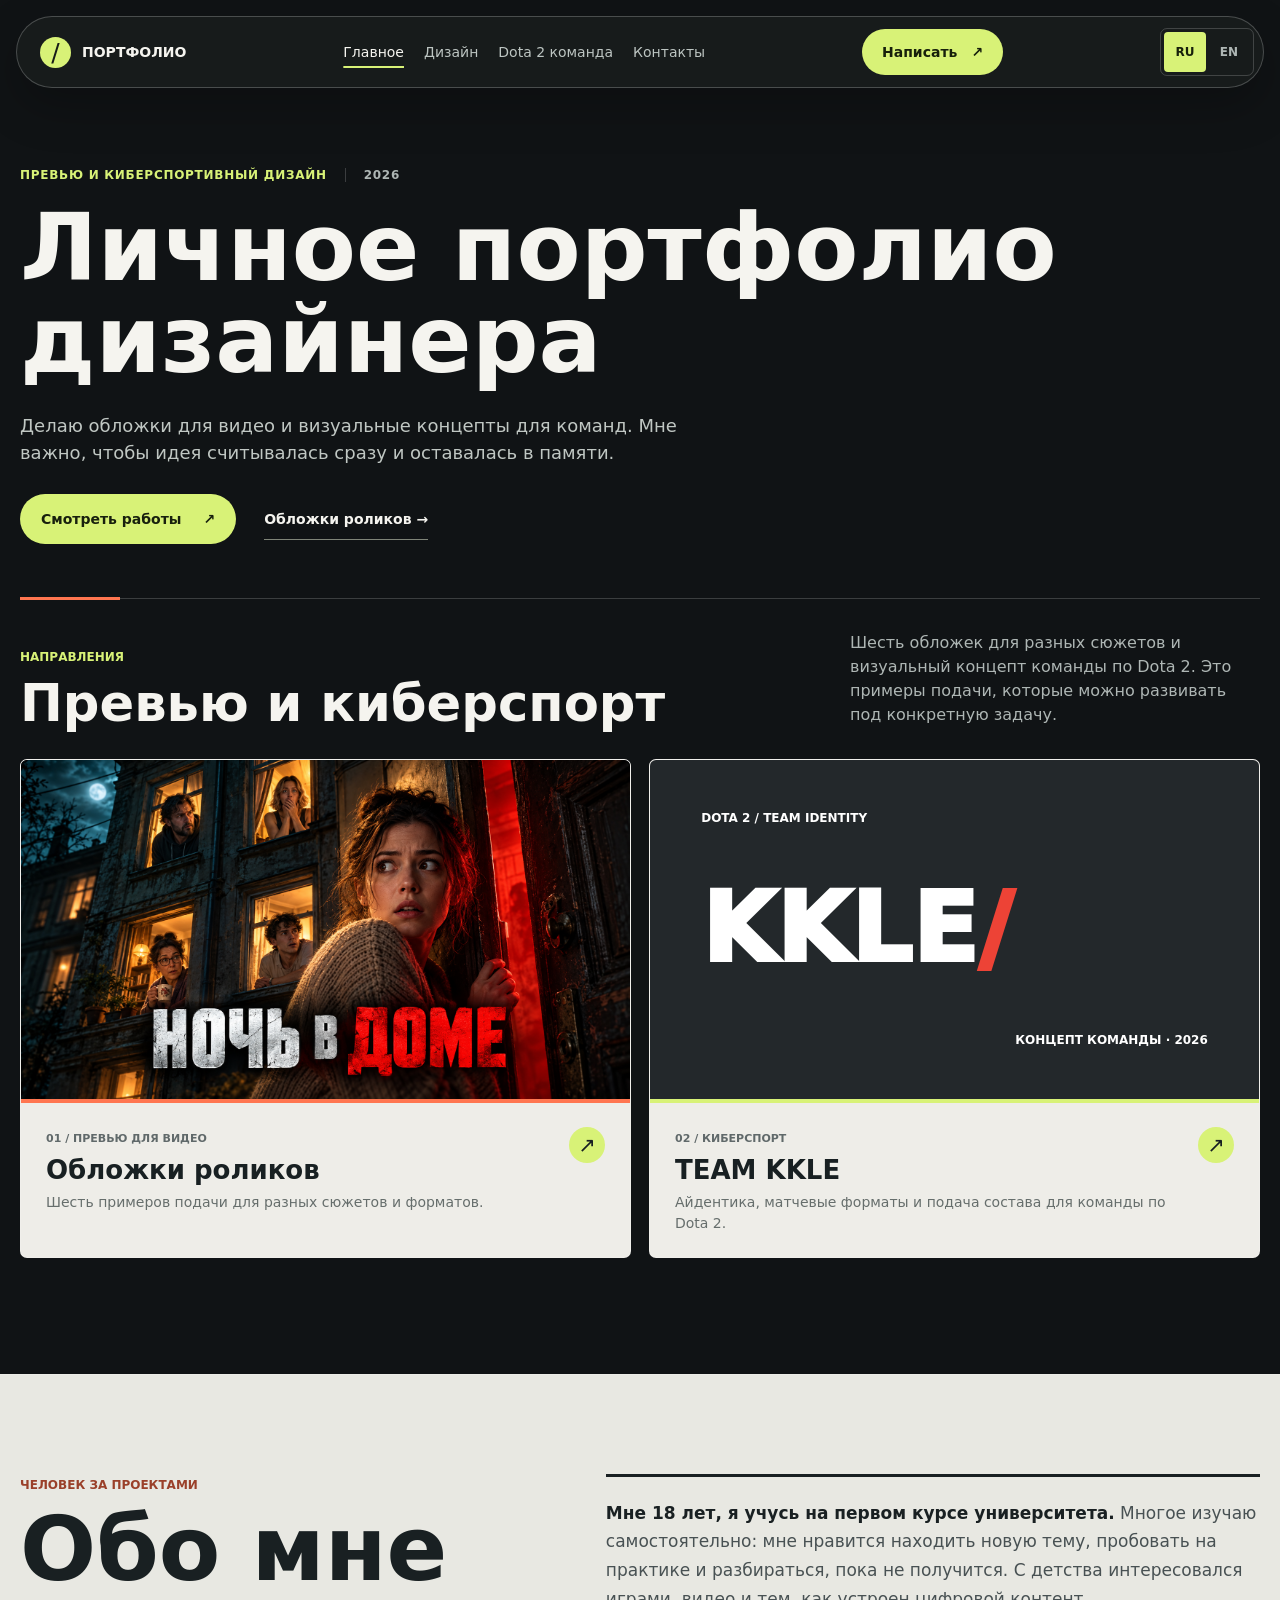
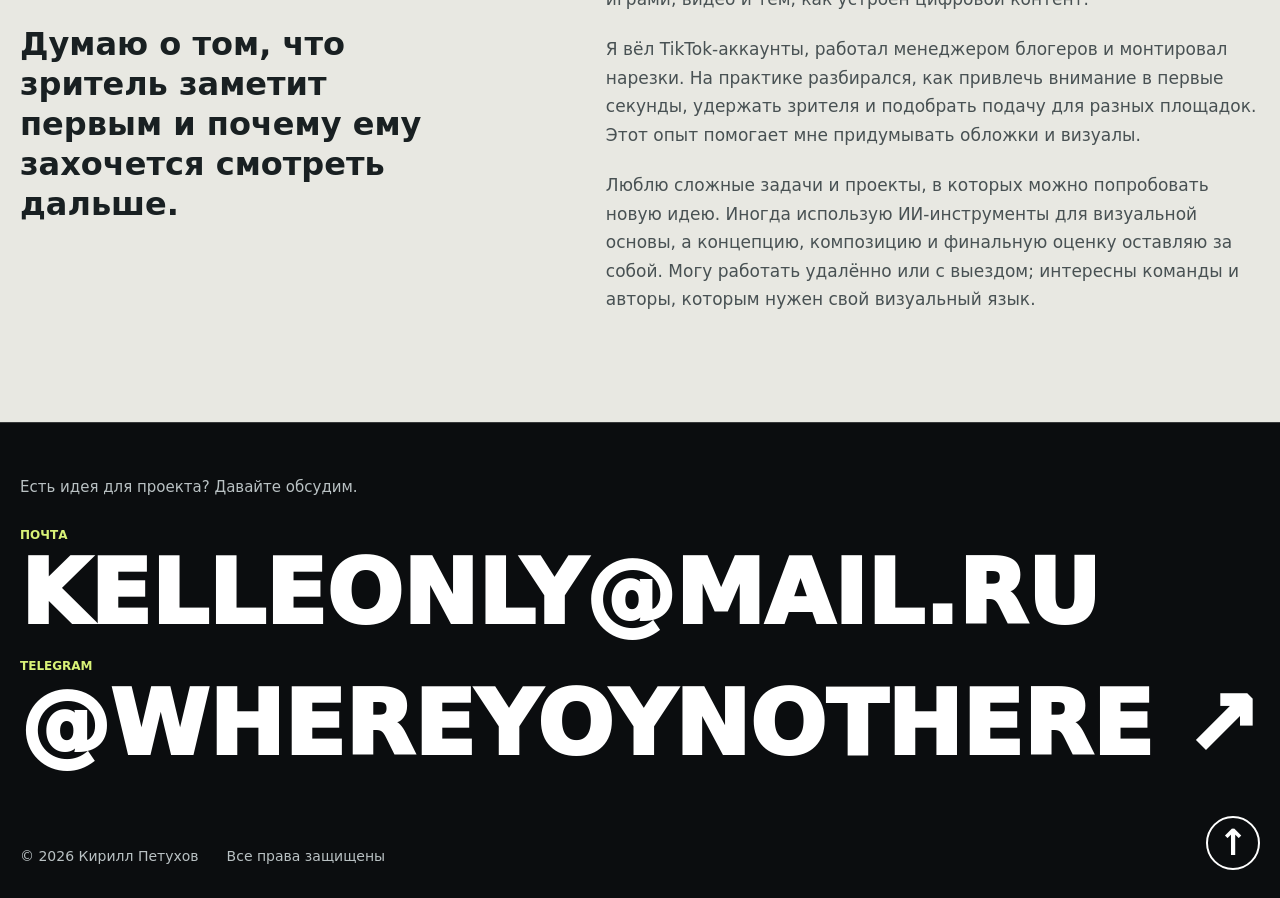
==== commit 3a95e943: "Add RU/EN portfolio switch and persistent language navigation" ====
--- a/creative/index.html
+++ b/creative/index.html
@@ -6,7 +6,8 @@
     <title>Портфолио дизайна — Кирилл Петухов</title>
     <meta name="description" content="Визуальные концепты Кирилла Петухова: обложки для видео и проект TEAM KKLE." />
     <link rel="icon" type="image/svg+xml" href="data:image/svg+xml,%3Csvg xmlns='http://www.w3.org/2000/svg' viewBox='0 0 64 64'%3E%3Crect width='64' height='64' rx='14' fill='%230b100a'/%3E%3Cpath d='M18 17v30M18 32l27-15M18 32l27 15' fill='none' stroke='%23d6ef83' stroke-width='7' stroke-linecap='square'/%3E%3C/svg%3E" />
-    <link rel="stylesheet" href="../styles.css" />
+    <link rel="stylesheet" href="../styles.css?v=20261003" />
+    <script src="../portfolio.js" defer></script>
   </head>
   <body id="top" class="home-page creative-page">
     <header class="site-header">
--- a/styles.css
+++ b/styles.css
@@ -53,8 +53,8 @@
 .work-grid { display: grid; grid-template-columns: 1.1fr .9fr; gap: 18px; }
 .work-card-team { grid-column: 1 / -1; }
 .work-card-team .work-art { aspect-ratio: 24 / 7; }
-.art-team { display: flex; flex-direction: column; justify-content: space-between; padding: clamp(22px, 4vw, 54px); background: radial-gradient(circle at 17% 80%, rgba(217, 37, 27, .65), transparent 38%), repeating-linear-gradient(125deg, transparent 0 27px, rgba(255,255,255,.035) 28px 29px), #111; color: #fff; }
-.art-team strong { font-size: clamp(76px, 15vw, 190px); font-weight: 1000; line-height: .75; }
+.art-team { display: flex; flex-direction: column; justify-content: space-between; container-type: inline-size; padding: clamp(22px, 4vw, 54px); background: radial-gradient(circle at 17% 80%, rgba(217, 37, 27, .65), transparent 38%), repeating-linear-gradient(125deg, transparent 0 27px, rgba(255,255,255,.035) 28px 29px), #111; color: #fff; }
+.art-team strong { font-size: clamp(58px, 19cqw, 190px); font-weight: 1000; line-height: .75; white-space: nowrap; }
 .art-team strong span { color: #ed4336; }
 .team-preview-label, .team-preview-bottom { font-size: 12px; font-weight: 850; }
 .team-preview-bottom { align-self: flex-end; }
@@ -227,3 +227,22 @@
   html { scroll-behavior: auto; }
   .work-card, .site-reference-card, .work-art img { transition: none; }
 }
+
+.site-header { gap: 18px; }
+.site-header nav { gap: 20px; }
+.site-header nav a { white-space: nowrap; }
+.portfolio-language { display: inline-flex; flex: none; padding: 3px; gap: 2px; border: 1px solid var(--line); border-radius: 7px; }
+.portfolio-language button { width: 42px; height: 40px; padding: 0; border: 0; border-radius: 4px; background: transparent; color: var(--muted); font-family: inherit; font-size: 12px; font-weight: 750; line-height: 1; cursor: pointer; }
+.portfolio-language button[aria-pressed="true"] { background: var(--accent); color: #17200b; }
+.portfolio-language button:hover { box-shadow: inset 0 0 0 1px var(--accent); }
+.portfolio-language button:focus-visible { outline: 2px solid var(--ink); outline-offset: 3px; }
+@media (min-width: 851px) and (max-width: 1100px) {
+  .site-header .header-contact { display: none; }
+}
+@media (max-width: 850px) {
+  .site-header { grid-template-columns: minmax(0, 1fr) auto; gap: 8px; }
+  .site-header .brand { grid-column: 1; }
+  .site-header .brand strong { display: inline; }
+  .site-header .portfolio-language { grid-row: 1; grid-column: 2; }
+  .site-header nav { grid-column: 1 / -1; }
+}
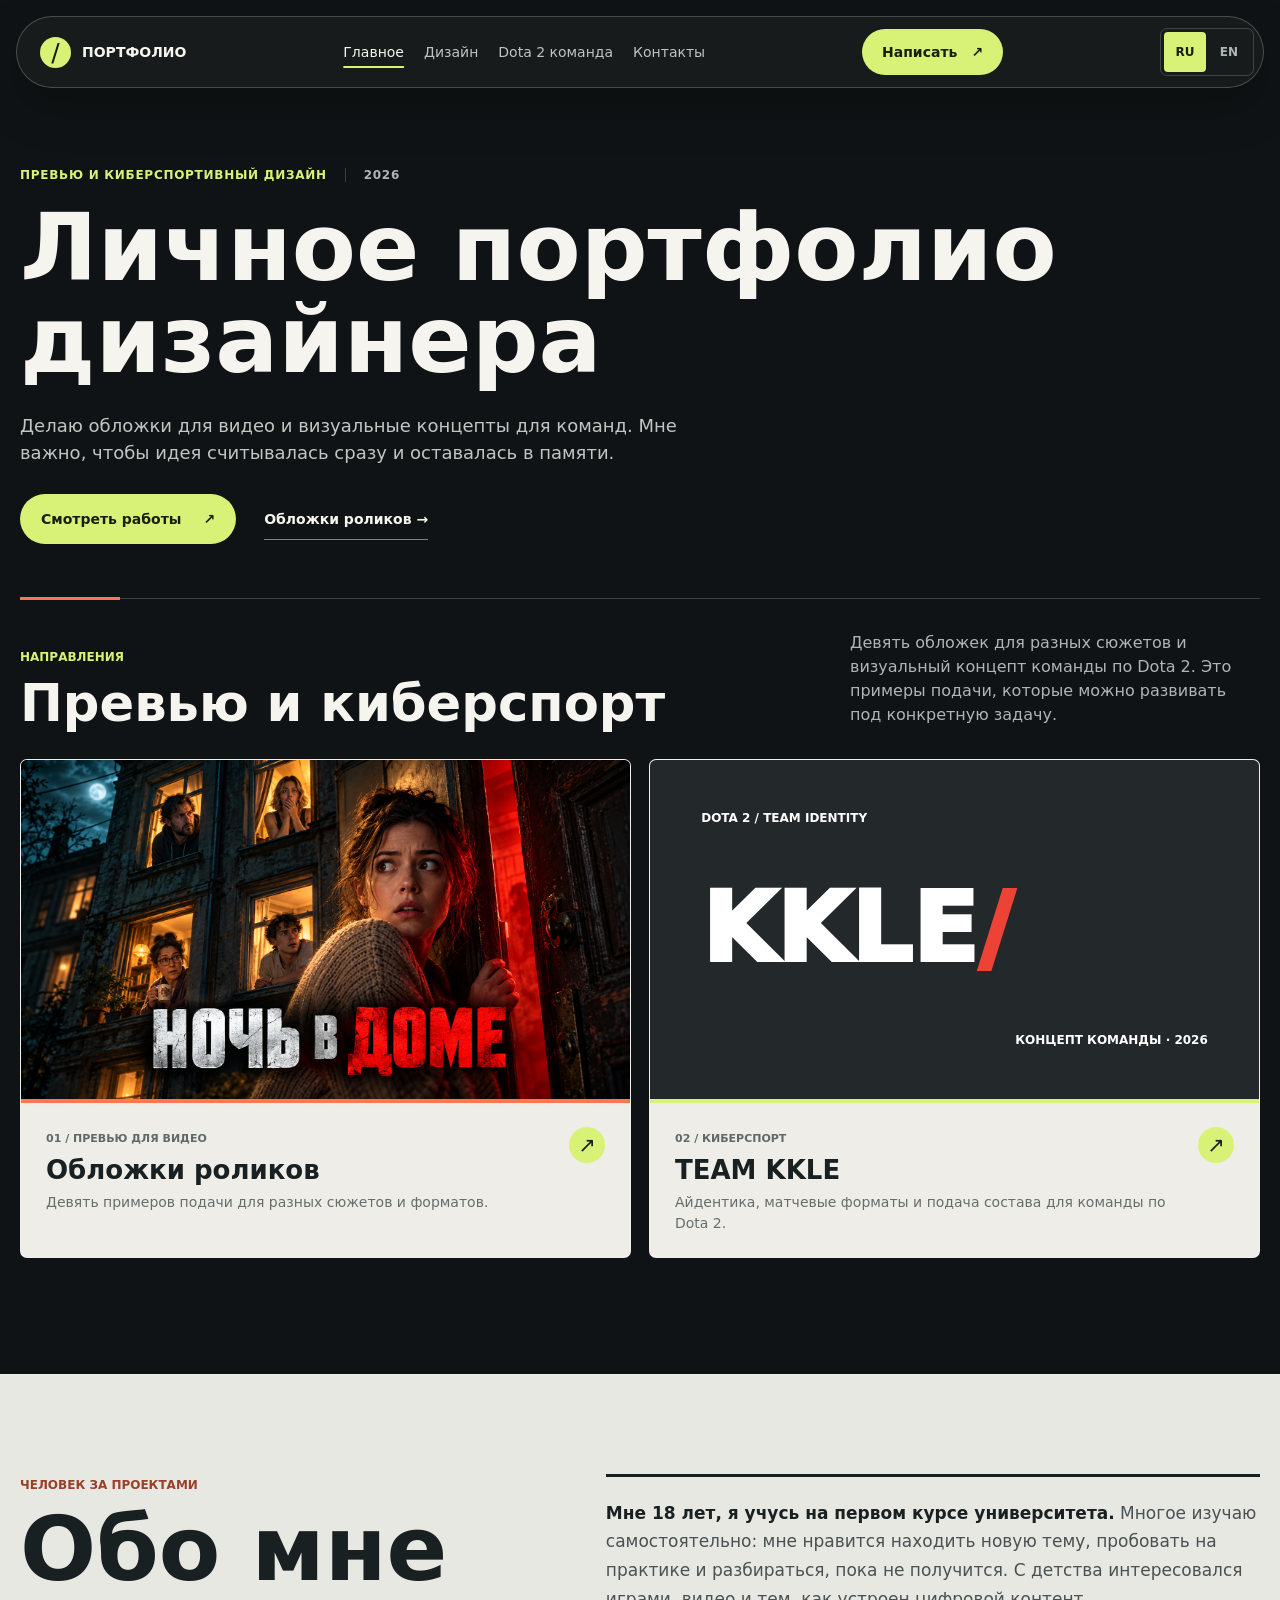
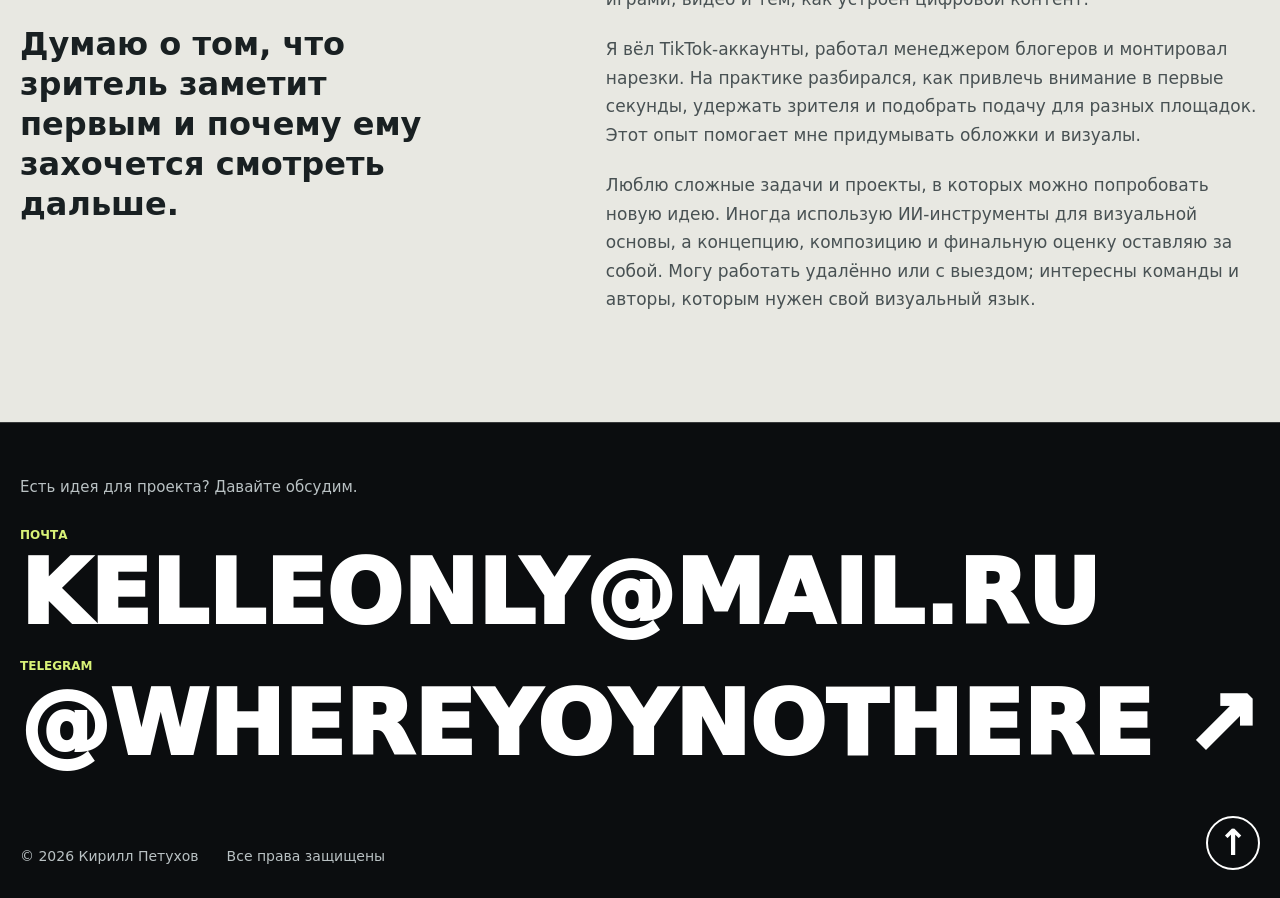
==== commit 884f586d: "Add third thumbnail row with Russian and English process notes" ====
--- a/creative/index.html
+++ b/creative/index.html
@@ -7,7 +7,7 @@
     <meta name="description" content="Визуальные концепты Кирилла Петухова: обложки для видео и проект TEAM KKLE." />
     <link rel="icon" type="image/svg+xml" href="data:image/svg+xml,%3Csvg xmlns='http://www.w3.org/2000/svg' viewBox='0 0 64 64'%3E%3Crect width='64' height='64' rx='14' fill='%230b100a'/%3E%3Cpath d='M18 17v30M18 32l27-15M18 32l27 15' fill='none' stroke='%23d6ef83' stroke-width='7' stroke-linecap='square'/%3E%3C/svg%3E" />
     <link rel="stylesheet" href="../styles.css?v=20261003" />
-    <script src="../portfolio.js" defer></script>
+    <script src="../portfolio.js?v=20261005" defer></script>
   </head>
   <body id="top" class="home-page creative-page">
     <header class="site-header">
@@ -27,11 +27,11 @@
       </section>
 
       <section id="work" class="work-section" aria-labelledby="work-title">
-        <div class="section-heading"><div><span class="eyebrow">Направления</span><h2 id="work-title">Превью и киберспорт</h2></div><p>Шесть обложек для разных сюжетов и визуальный концепт команды по Dota 2. Это примеры подачи, которые можно развивать под конкретную задачу.</p></div>
+        <div class="section-heading"><div><span class="eyebrow">Направления</span><h2 id="work-title">Превью и киберспорт</h2></div><p>Девять обложек для разных сюжетов и визуальный концепт команды по Dota 2. Это примеры подачи, которые можно развивать под конкретную задачу.</p></div>
         <div class="work-grid">
           <a class="work-card" href="./design.html" aria-label="Смотреть примеры дизайна превью для видео">
             <div class="work-art art-video"><img src="../assets/cover-01.png" alt="Концепт обложки ролика «Ночь в доме»" loading="lazy" /></div>
-            <div class="work-card-info"><div><span>01 / Превью для видео</span><h3>Обложки роликов</h3><p>Шесть примеров подачи для разных сюжетов и форматов.</p></div><span class="work-arrow" aria-hidden="true">↗</span></div>
+            <div class="work-card-info"><div><span>01 / Превью для видео</span><h3>Обложки роликов</h3><p>Девять примеров подачи для разных сюжетов и форматов.</p></div><span class="work-arrow" aria-hidden="true">↗</span></div>
           </a>
           <a class="work-card work-card-team" href="../team-kkle/index.html?from=creative" aria-label="Смотреть концепт TEAM KKLE для Dota 2">
             <div class="work-art art-team"><span class="team-preview-label">DOTA 2 / TEAM IDENTITY</span><strong>KKLE<span>/</span></strong><span class="team-preview-bottom">КОНЦЕПТ КОМАНДЫ · 2026</span></div>
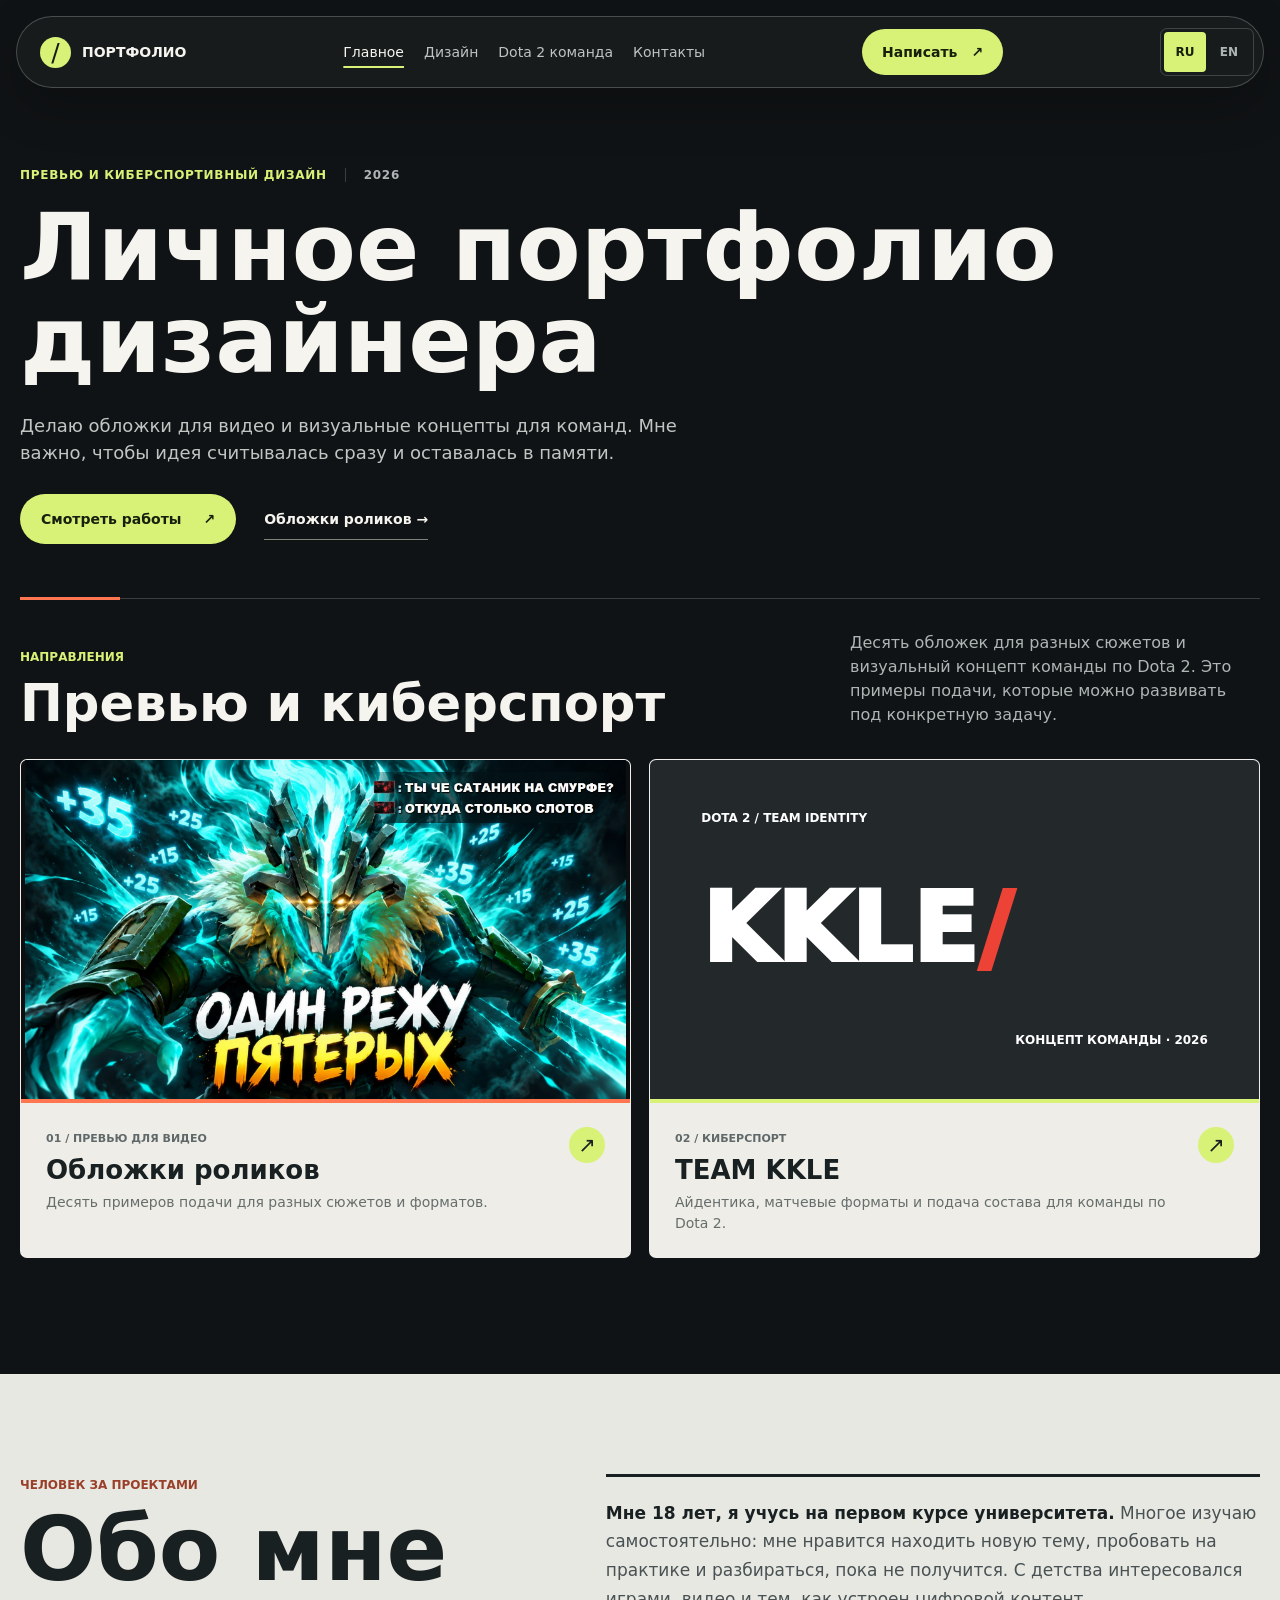
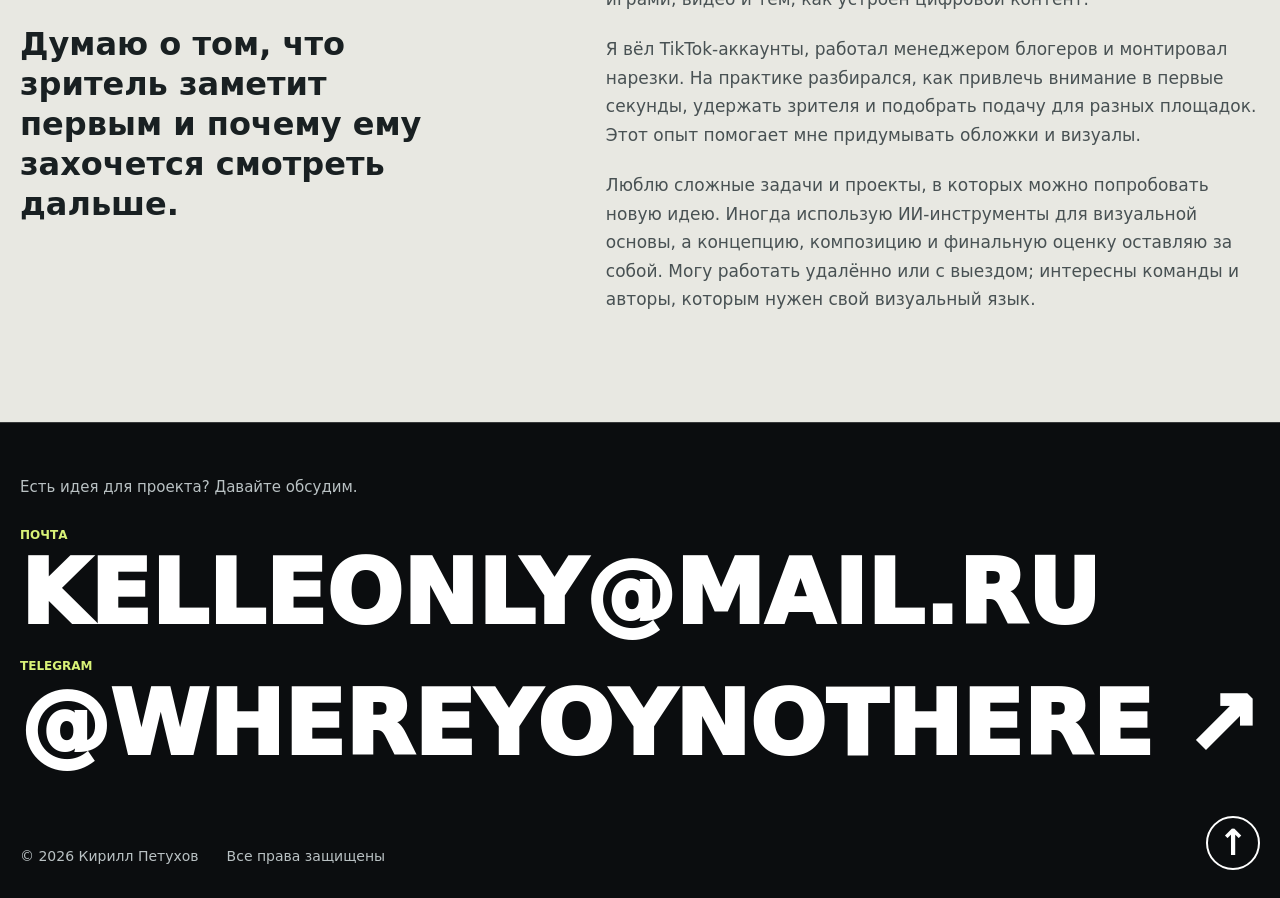
==== commit 58497b61: "Feature Juggernaut thumbnail across both portfolios and RU/EN galleries" ====
--- a/creative/index.html
+++ b/creative/index.html
@@ -6,8 +6,8 @@
     <title>Портфолио дизайна — Кирилл Петухов</title>
     <meta name="description" content="Визуальные концепты Кирилла Петухова: обложки для видео и проект TEAM KKLE." />
     <link rel="icon" type="image/svg+xml" href="data:image/svg+xml,%3Csvg xmlns='http://www.w3.org/2000/svg' viewBox='0 0 64 64'%3E%3Crect width='64' height='64' rx='14' fill='%230b100a'/%3E%3Cpath d='M18 17v30M18 32l27-15M18 32l27 15' fill='none' stroke='%23d6ef83' stroke-width='7' stroke-linecap='square'/%3E%3C/svg%3E" />
-    <link rel="stylesheet" href="../styles.css?v=20261003" />
-    <script src="../portfolio.js?v=20261005" defer></script>
+    <link rel="stylesheet" href="../styles.css?v=20261015" />
+    <script src="../portfolio.js?v=20261015" defer></script>
   </head>
   <body id="top" class="home-page creative-page">
     <header class="site-header">
@@ -27,11 +27,11 @@
       </section>
 
       <section id="work" class="work-section" aria-labelledby="work-title">
-        <div class="section-heading"><div><span class="eyebrow">Направления</span><h2 id="work-title">Превью и киберспорт</h2></div><p>Девять обложек для разных сюжетов и визуальный концепт команды по Dota 2. Это примеры подачи, которые можно развивать под конкретную задачу.</p></div>
+        <div class="section-heading"><div><span class="eyebrow">Направления</span><h2 id="work-title">Превью и киберспорт</h2></div><p>Десять обложек для разных сюжетов и визуальный концепт команды по Dota 2. Это примеры подачи, которые можно развивать под конкретную задачу.</p></div>
         <div class="work-grid">
           <a class="work-card" href="./design.html" aria-label="Смотреть примеры дизайна превью для видео">
-            <div class="work-art art-video"><img src="../assets/cover-01.png" alt="Концепт обложки ролика «Ночь в доме»" loading="lazy" /></div>
-            <div class="work-card-info"><div><span>01 / Превью для видео</span><h3>Обложки роликов</h3><p>Девять примеров подачи для разных сюжетов и форматов.</p></div><span class="work-arrow" aria-hidden="true">↗</span></div>
+            <div class="work-art art-video"><img src="../assets/cover-10-juggernaut.jpg" alt="Джаггернаут: «Один режу пятерых»" loading="lazy" /></div>
+            <div class="work-card-info"><div><span>01 / Превью для видео</span><h3>Обложки роликов</h3><p>Десять примеров подачи для разных сюжетов и форматов.</p></div><span class="work-arrow" aria-hidden="true">↗</span></div>
           </a>
           <a class="work-card work-card-team" href="../team-kkle/index.html?from=creative" aria-label="Смотреть концепт TEAM KKLE для Dota 2">
             <div class="work-art art-team"><span class="team-preview-label">DOTA 2 / TEAM IDENTITY</span><strong>KKLE<span>/</span></strong><span class="team-preview-bottom">КОНЦЕПТ КОМАНДЫ · 2026</span></div>
--- a/styles.css
+++ b/styles.css
@@ -71,8 +71,9 @@
 .work-card:first-child .work-art { border-bottom: 4px solid var(--hot); }
 .work-card:last-child .work-art { border-bottom: 4px solid var(--accent); }
 .art-web img { object-position: center top; }
-.art-video { background: #0c0e10; }
-.art-video img { object-fit: cover; }
+.work-art.art-video { aspect-ratio: 16 / 9; background: #0c0e10; }
+.art-video img { object-fit: contain; }
+.work-card:hover .art-video img { transform: none; }
 .work-card-info { display: flex; justify-content: space-between; gap: 16px; min-height: 151px; padding: 24px 25px; }
 .work-card-info > div > span { color: #60696a; font-size: 11px; font-weight: 850; text-transform: uppercase; }
 .work-card-info h3 { margin: 10px 0 7px; font-size: 26px; line-height: 1.14; }
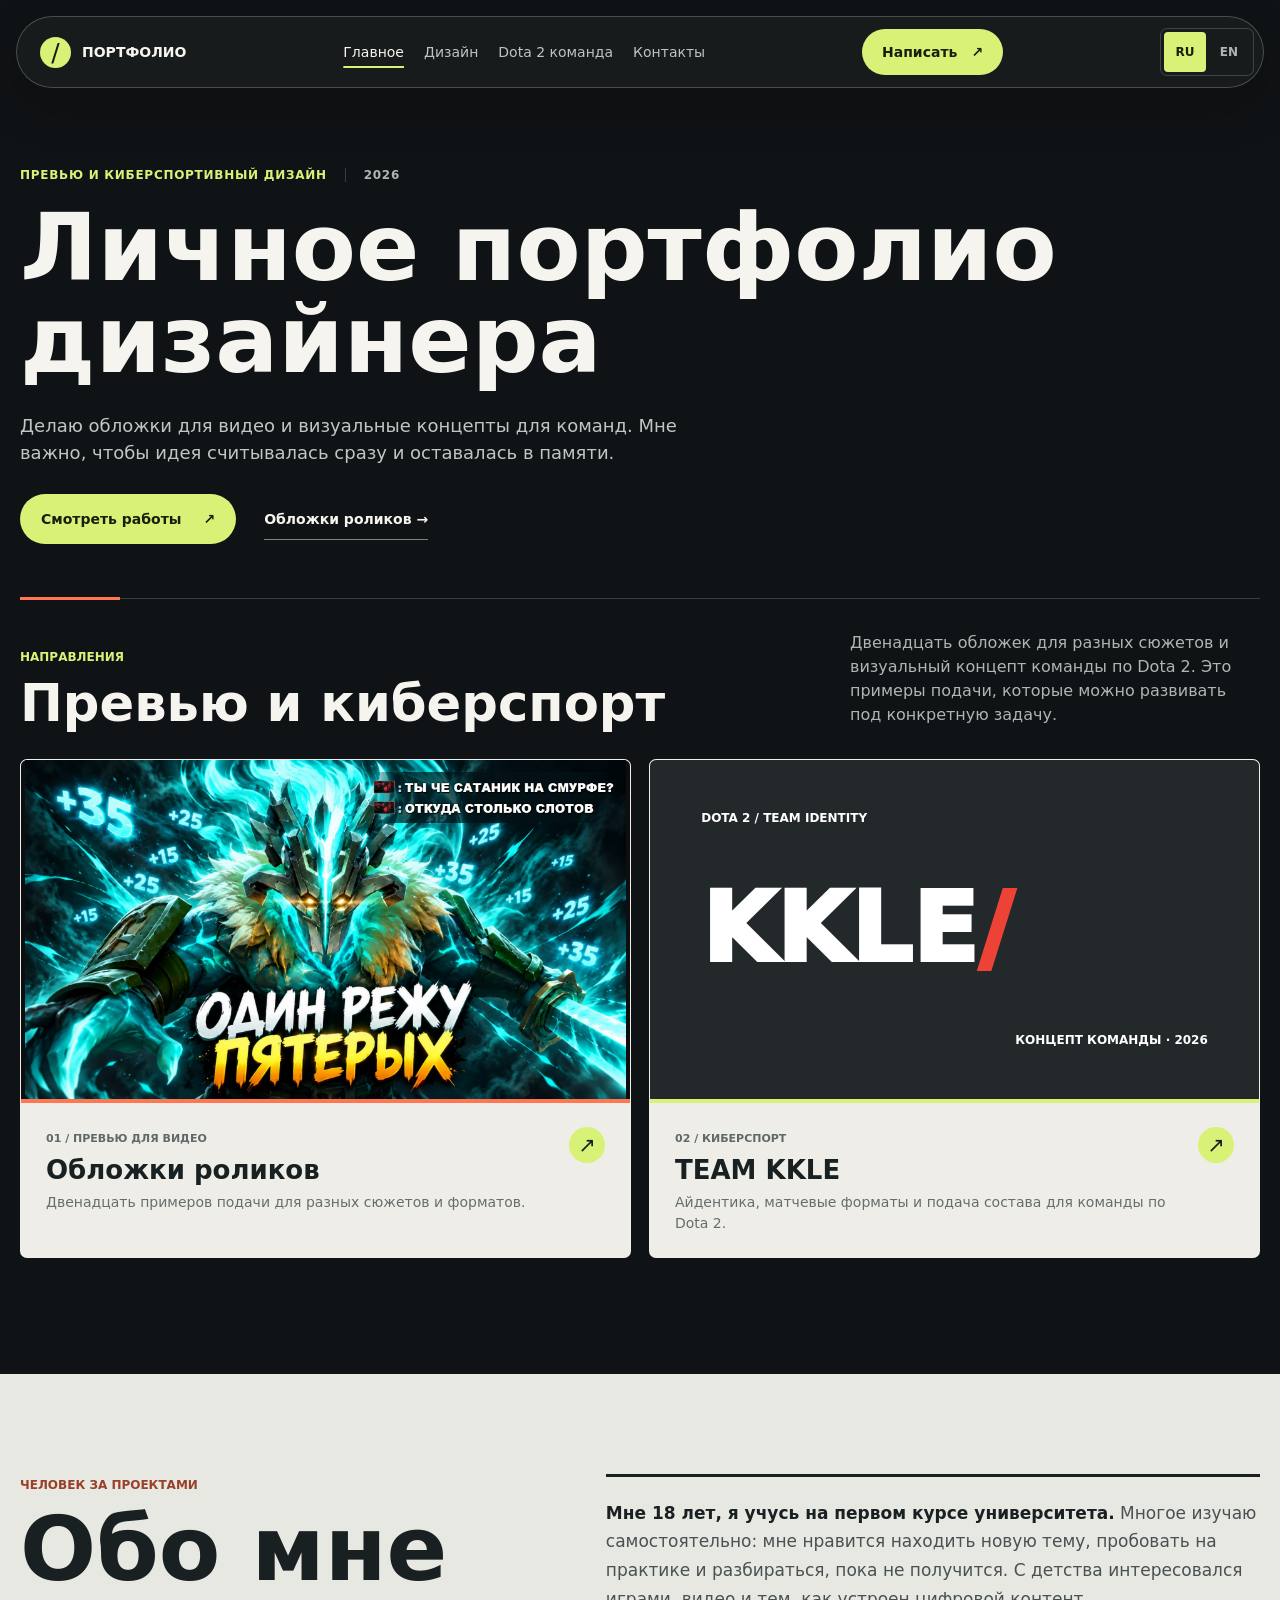
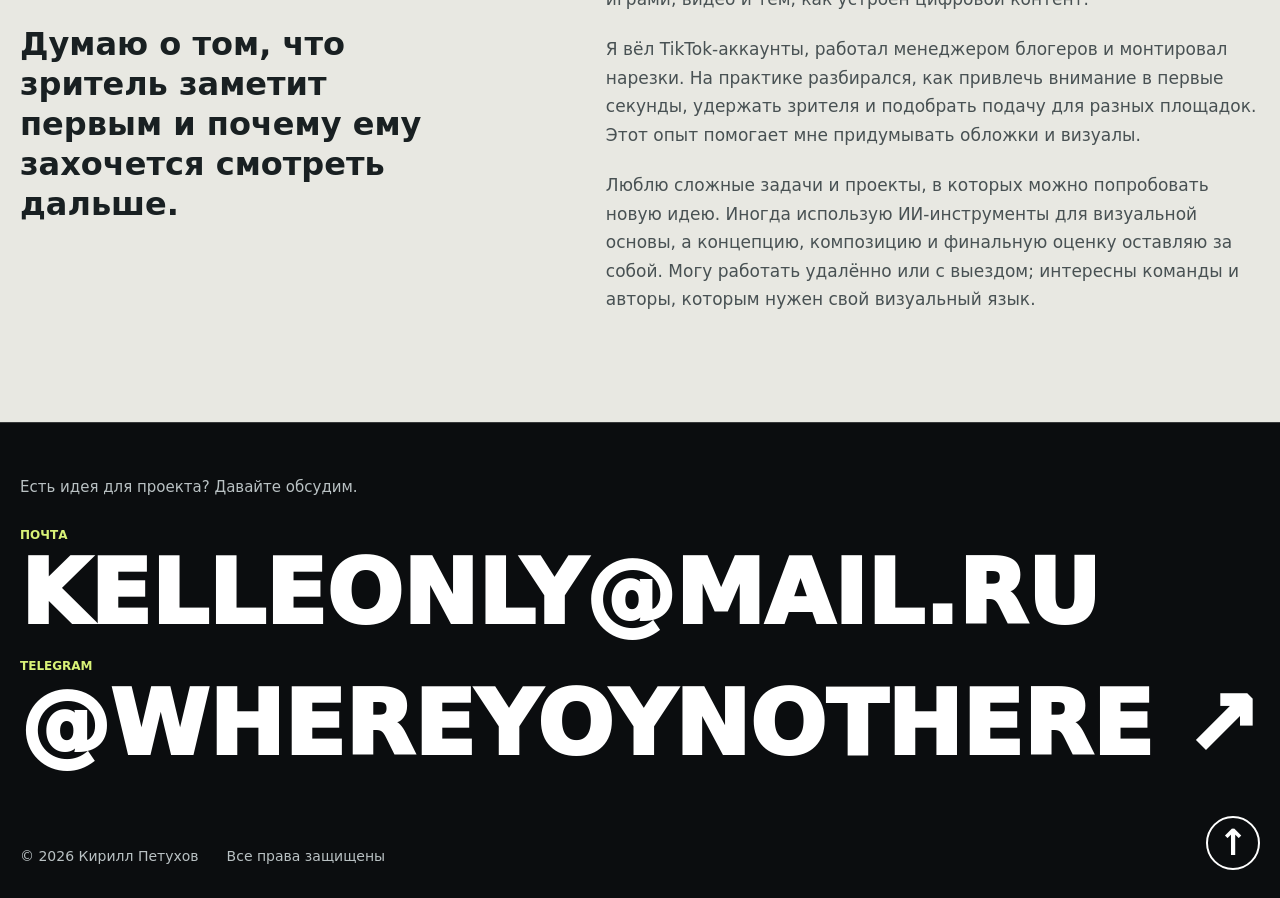
==== commit 4596d480: "Add Meepo thumbnail to portfolio" ====
--- a/creative/index.html
+++ b/creative/index.html
@@ -27,11 +27,11 @@
       </section>
 
       <section id="work" class="work-section" aria-labelledby="work-title">
-        <div class="section-heading"><div><span class="eyebrow">Направления</span><h2 id="work-title">Превью и киберспорт</h2></div><p>Десять обложек для разных сюжетов и визуальный концепт команды по Dota 2. Это примеры подачи, которые можно развивать под конкретную задачу.</p></div>
+        <div class="section-heading"><div><span class="eyebrow">Направления</span><h2 id="work-title">Превью и киберспорт</h2></div><p>Двенадцать обложек для разных сюжетов и визуальный концепт команды по Dota 2. Это примеры подачи, которые можно развивать под конкретную задачу.</p></div>
         <div class="work-grid">
           <a class="work-card" href="./design.html" aria-label="Смотреть примеры дизайна превью для видео">
             <div class="work-art art-video"><img src="../assets/cover-10-juggernaut.jpg" alt="Джаггернаут: «Один режу пятерых»" loading="lazy" /></div>
-            <div class="work-card-info"><div><span>01 / Превью для видео</span><h3>Обложки роликов</h3><p>Десять примеров подачи для разных сюжетов и форматов.</p></div><span class="work-arrow" aria-hidden="true">↗</span></div>
+            <div class="work-card-info"><div><span>01 / Превью для видео</span><h3>Обложки роликов</h3><p>Двенадцать примеров подачи для разных сюжетов и форматов.</p></div><span class="work-arrow" aria-hidden="true">↗</span></div>
           </a>
           <a class="work-card work-card-team" href="../team-kkle/index.html?from=creative" aria-label="Смотреть концепт TEAM KKLE для Dota 2">
             <div class="work-art art-team"><span class="team-preview-label">DOTA 2 / TEAM IDENTITY</span><strong>KKLE<span>/</span></strong><span class="team-preview-bottom">КОНЦЕПТ КОМАНДЫ · 2026</span></div>
